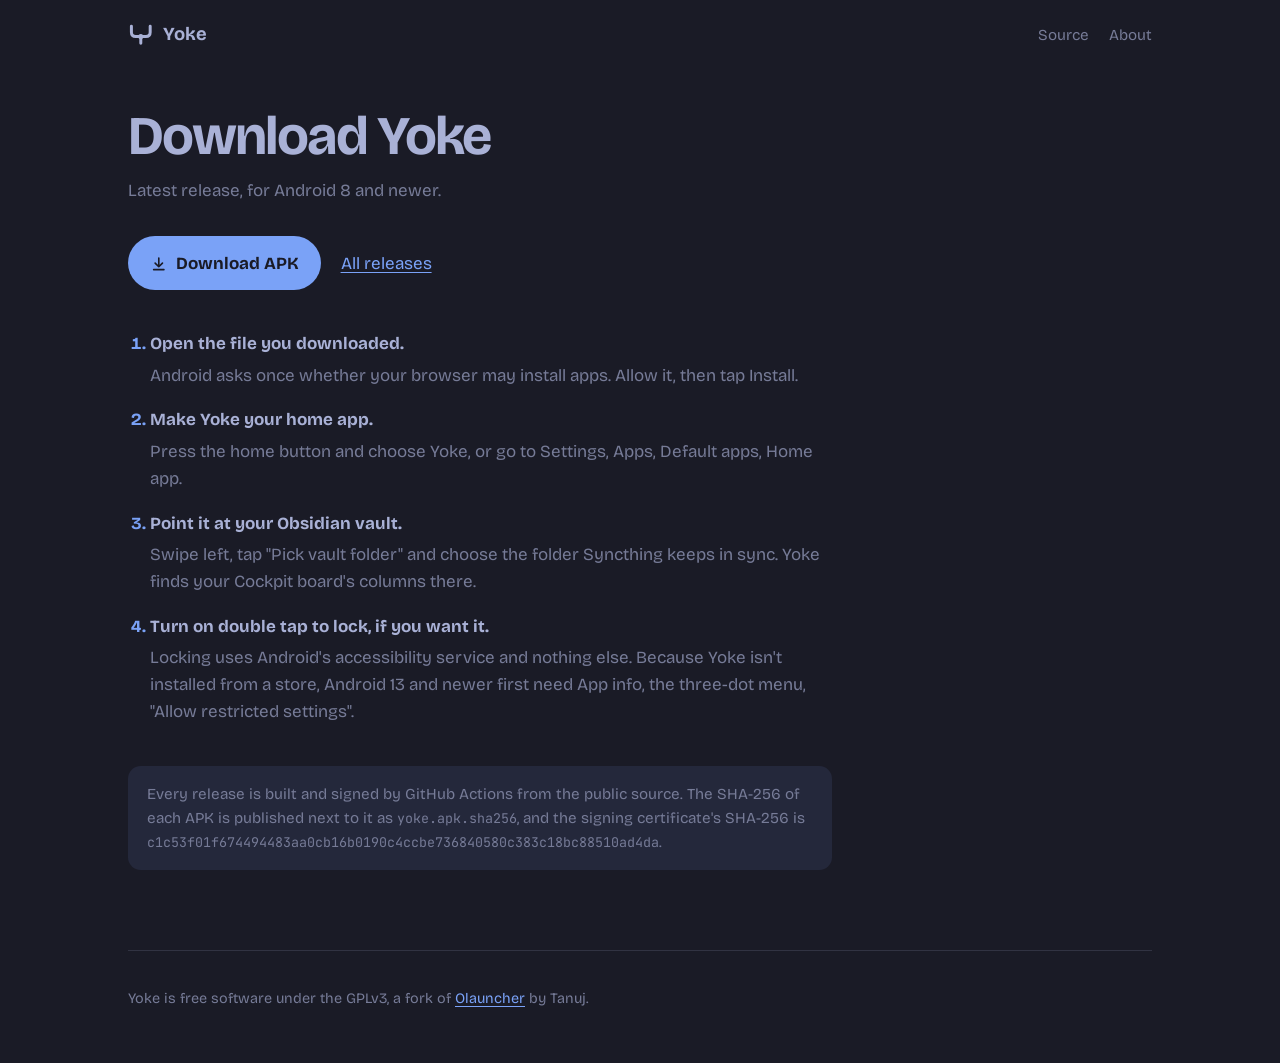
==== site/download.html @ 63d2d6b3 "Signed release APKs from GitHub Actions, and the yoke.outsmartis.dev site Tag vX.Y.Z → CI builds a s" ====
<!doctype html>
<html lang="en">
<head>
  <meta charset="utf-8">
  <meta name="viewport" content="width=device-width, initial-scale=1">
  <title>Download Yoke</title>
  <meta name="description" content="Download the latest Yoke APK for Android and set it as your home app.">
  <link rel="icon" href="icon.svg" type="image/svg+xml">
  <link rel="preconnect" href="https://fonts.googleapis.com">
  <link rel="preconnect" href="https://fonts.gstatic.com" crossorigin>
  <link href="https://fonts.googleapis.com/css2?family=Bricolage+Grotesque:opsz,wdth,wght@12..96,75..100,300..800&family=JetBrains+Mono:wght@300;400;600&display=swap" rel="stylesheet">
  <link rel="stylesheet" href="style.css">
</head>
<body>
  <div class="wrap">
    <header class="top">
      <a class="brand" href="/">
        <svg viewBox="0 0 32 32" aria-hidden="true"><use href="icon.svg#glyph"/></svg>
        Yoke
      </a>
      <nav>
        <a href="https://github.com/andreconde21/yoke-launcher">Source</a>
        <a href="/">About</a>
      </nav>
    </header>

    <main class="download">
      <h1>Download Yoke</h1>
      <p class="meta" id="release">Latest release, for Android 8 and newer.</p>
      <div class="actions">
        <a class="button" href="https://github.com/andreconde21/yoke-launcher/releases/latest/download/yoke.apk">
          <svg viewBox="0 0 24 24" fill="none" stroke="currentColor" stroke-width="2.2" stroke-linecap="round" stroke-linejoin="round" aria-hidden="true"><path d="M12 4v12m0 0-5-5m5 5 5-5M5 20h14"/></svg>
          Download APK
        </a>
        <a href="https://github.com/andreconde21/yoke-launcher/releases">All releases</a>
      </div>

      <ol>
        <li><strong>Open the file you downloaded.</strong>
          <p>Android asks once whether your browser may install apps. Allow it, then tap Install.</p></li>
        <li><strong>Make Yoke your home app.</strong>
          <p>Press the home button and choose Yoke, or go to Settings, Apps, Default apps, Home app.</p></li>
        <li><strong>Point it at your Obsidian vault.</strong>
          <p>Swipe left, tap "Pick vault folder" and choose the folder Syncthing keeps in sync. Yoke finds your Cockpit board's columns there.</p></li>
        <li><strong>Turn on double tap to lock, if you want it.</strong>
          <p>Locking uses Android's accessibility service and nothing else. Because Yoke isn't installed from a store, Android 13 and newer first need App info, the three-dot menu, "Allow restricted settings".</p></li>
      </ol>

      <p class="note">Every release is built and signed by GitHub Actions from the public source. The SHA-256 of each APK is published next to it as <code>yoke.apk.sha256</code>, and the signing certificate's SHA-256 is <code>c1c53f01f674494483aa0cb16b0190c4ccbe736840580c383c18bc88510ad4da</code>.</p>
    </main>

    <footer>
      <p>Yoke is free software under the GPLv3, a fork of <a href="https://github.com/tanujnotes/Olauncher">Olauncher</a> by Tanuj.</p>
    </footer>
  </div>

  <script src="themes.js"></script>
  <script>
    // Name the version on the button's page; the link works without this.
    fetch("https://api.github.com/repos/andreconde21/yoke-launcher/releases/latest")
      .then(function (r) { return r.ok ? r.json() : null; })
      .then(function (rel) {
        if (!rel || !rel.tag_name) return;
        var date = new Date(rel.published_at).toLocaleDateString(undefined, { day: "numeric", month: "long", year: "numeric" });
        document.getElementById("release").textContent =
          "Version " + rel.tag_name.replace(/^v/, "") + ", released " + date + ". For Android 8 and newer.";
      })
      .catch(function () {});
  </script>
</body>
</html>
---- site/style.css ----
/* Yoke site. Colours come from the active Omarchy theme (themes.js sets
   --bg/--fg/--accent/--raised); everything else derives from those four. */
:root {
  --bg: #1A1B26;
  --fg: #A9B1D6;
  --accent: #7AA2F7;
  --raised: #24283B;
  --dim: color-mix(in srgb, var(--fg) 64%, var(--bg));
  --line: color-mix(in srgb, var(--fg) 16%, var(--bg));
  --sans: "Bricolage Grotesque", system-ui, sans-serif;
  --mono: "JetBrains Mono", ui-monospace, monospace;
  color-scheme: dark light;
}

* { box-sizing: border-box; }

html { -webkit-text-size-adjust: 100%; }

body {
  margin: 0;
  background: var(--bg);
  color: var(--fg);
  font: 400 1.0625rem/1.6 var(--sans);
  transition: background-color .35s ease, color .35s ease;
}

a { color: var(--accent); text-underline-offset: .2em; }
a:focus-visible, button:focus-visible { outline: 2px solid var(--accent); outline-offset: 3px; border-radius: 4px; }

.wrap { max-width: 68rem; margin: 0 auto; padding: 0 1rem; }
@media (min-width: 48rem) { .wrap { padding: 0 2rem; } }

/* Top bar */
.top { display: flex; align-items: center; justify-content: space-between; padding: 1.25rem 0; }
.brand { display: flex; align-items: center; gap: .6rem; color: var(--fg); text-decoration: none; font-weight: 700; font-size: 1.15rem; letter-spacing: -.01em; }
.brand svg { width: 1.6rem; height: 1.6rem; }
.top nav { display: flex; gap: 1.25rem; font-size: .95rem; }
.top nav a { color: var(--dim); text-decoration: none; }
.top nav a:hover { color: var(--fg); }

/* Hero */
.hero { display: grid; gap: 3rem; padding: 2.5rem 0 4rem; align-items: center; }
@media (min-width: 56rem) { .hero { grid-template-columns: 1.15fr .85fr; padding: 4rem 0 6rem; } }

.hero h1 {
  margin: 0;
  font-weight: 800;
  font-size: clamp(2.6rem, 7vw, 4.75rem);
  line-height: .98;
  letter-spacing: -.028em;
  word-spacing: .06em;
  font-variation-settings: "wdth" 85;
  max-width: 12ch;
}
.hero p.lede { margin: 1.5rem 0 2rem; font-size: 1.2rem; color: var(--dim); max-width: 34rem; }

.actions { display: flex; flex-wrap: wrap; gap: .75rem 1.25rem; align-items: center; }
.button {
  display: inline-flex; align-items: center; gap: .55rem;
  padding: .85rem 1.35rem;
  border-radius: 999px;
  background: var(--accent); color: var(--bg);
  font-weight: 700; text-decoration: none;
  transition: transform .15s ease;
}
.button:hover { transform: translateY(-1px); }
.button svg { width: 1.1rem; height: 1.1rem; }
.quiet { color: var(--dim); }

/* Phone: Yoke's real home screen, in its real font. */
.stage { display: flex; flex-direction: column; align-items: center; gap: 1.25rem; }
.phone {
  position: relative;
  width: min(19rem, 100%);
  aspect-ratio: 9 / 18.5;
  border-radius: 2.4rem;
  padding: 2.6rem 1.8rem;
  background: var(--bg);
  border: 1px solid var(--line);
  box-shadow: 0 0 0 .5rem var(--raised), 0 2rem 4rem -1.5rem color-mix(in srgb, #000 60%, transparent);
  font-family: var(--mono);
  overflow: hidden;
  transition: background-color .35s ease, box-shadow .35s ease;
}
.phone .clock { font-size: 2.6rem; font-weight: 300; line-height: 1; letter-spacing: -.02em; }
.phone .date { margin-top: .4rem; font-size: .85rem; color: var(--dim); }
.phone ul { list-style: none; margin: 3rem 0 0; padding: 0; display: grid; gap: 1.05rem; font-size: 1.15rem; }
.phone li { cursor: default; transition: color .2s ease; }
.phone li.held { color: var(--accent); }

.sheet {
  position: absolute; left: .6rem; right: .6rem; bottom: .6rem;
  padding: 1rem 1.1rem 1.15rem;
  border-radius: 1.4rem;
  background: var(--raised);
  font-size: .8rem;
  transform: translateY(110%);
  transition: transform .45s cubic-bezier(.2, .8, .2, 1);
}
.sheet.open { transform: none; }
.sheet h3 { margin: 0 0 .7rem; font-size: .85rem; font-weight: 700; }
.sheet .agent { display: grid; grid-template-columns: 1fr auto; gap: .1rem .5rem; padding: .45rem 0; border-top: 1px solid var(--line); }
.sheet .agent span:last-child { color: var(--dim); }
.sheet .agent.urgent span:last-child { color: var(--accent); }
.sheet .bar { grid-column: 1 / -1; height: 3px; border-radius: 3px; background: var(--line); overflow: hidden; }
.sheet .bar i { display: block; height: 100%; background: var(--accent); }

.picker { display: flex; flex-direction: column; align-items: center; gap: .6rem; }
.picker p { margin: 0; font-size: .85rem; color: var(--dim); }
#themes { display: flex; flex-wrap: wrap; justify-content: center; gap: .45rem; }
#themes button {
  width: 2.4rem; height: 2.4rem; border-radius: .7rem;
  border: 2px solid transparent;
  background: var(--sw-bg); color: var(--sw-fg);
  box-shadow: inset 0 -5px 0 var(--sw-accent), 0 0 0 1px var(--line);
  font: 600 .8rem var(--mono); cursor: pointer;
}
#themes button[aria-pressed="true"] { border-color: var(--accent); }

/* Sections */
section.feature { display: grid; gap: 1rem 3rem; padding: 3.5rem 0; border-top: 1px solid var(--line); }
@media (min-width: 56rem) { section.feature { grid-template-columns: 16rem 1fr; } }
section.feature h2 { margin: 0; font-size: 1.6rem; line-height: 1.15; letter-spacing: -.02em; font-weight: 700; }
section.feature .body { max-width: 40rem; }
section.feature .body > p:first-child { margin-top: 0; }
section.feature p { color: var(--dim); }
section.feature strong { color: var(--fg); font-weight: 600; }

table.gestures { width: 100%; border-collapse: collapse; font-size: .98rem; margin-top: 1.25rem; }
table.gestures th, table.gestures td { text-align: left; padding: .6rem .5rem .6rem 0; border-bottom: 1px solid var(--line); vertical-align: top; }
table.gestures th { font-weight: 600; color: var(--fg); width: 45%; }
table.gestures td { color: var(--dim); }
table.gestures caption { caption-side: bottom; text-align: left; padding-top: .8rem; font-size: .9rem; color: var(--dim); }

.card-sample {
  margin: 1.25rem 0 0; padding: 1rem 1.2rem;
  border-left: 3px solid var(--accent);
  background: var(--raised);
  border-radius: 0 .8rem .8rem 0;
  font: .85rem/1.6 var(--mono);
  white-space: pre; overflow-x: auto;
}

/* Closing call to action */
.closing { padding: 4.5rem 0; border-top: 1px solid var(--line); }
.closing h2 { margin: 0 0 1.5rem; font-size: clamp(2rem, 5vw, 3rem); letter-spacing: -.03em; line-height: 1.05; max-width: 16ch; }

footer { padding: 2rem 0 3rem; border-top: 1px solid var(--line); font-size: .9rem; color: var(--dim); }
footer p { margin: .3rem 0; max-width: 46rem; }

/* Download page */
.download { padding: 2.5rem 0 4rem; max-width: 44rem; }
.download h1 { margin: 0 0 .75rem; font-size: clamp(2.2rem, 6vw, 3.4rem); letter-spacing: -.03em; line-height: 1.02; }
.download .meta { margin: 0 0 2rem; color: var(--dim); }
.download ol { padding-left: 1.4rem; margin: 2.5rem 0; display: grid; gap: 1.1rem; }
.download ol li::marker { color: var(--accent); font-weight: 700; }
.download li strong { color: var(--fg); }
.download li p { margin: .25rem 0 0; color: var(--dim); }
.note { padding: 1rem 1.2rem; border-radius: .8rem; background: var(--raised); color: var(--dim); font-size: .95rem; }
code { font-family: var(--mono); font-size: .88em; }

@media (prefers-reduced-motion: reduce) {
  *, *::before, *::after { transition: none !important; }
}

@media (max-width: 26rem) {
  #themes { gap: .35rem; }
  #themes button { width: 2.05rem; height: 2.05rem; font-size: .7rem; }
}
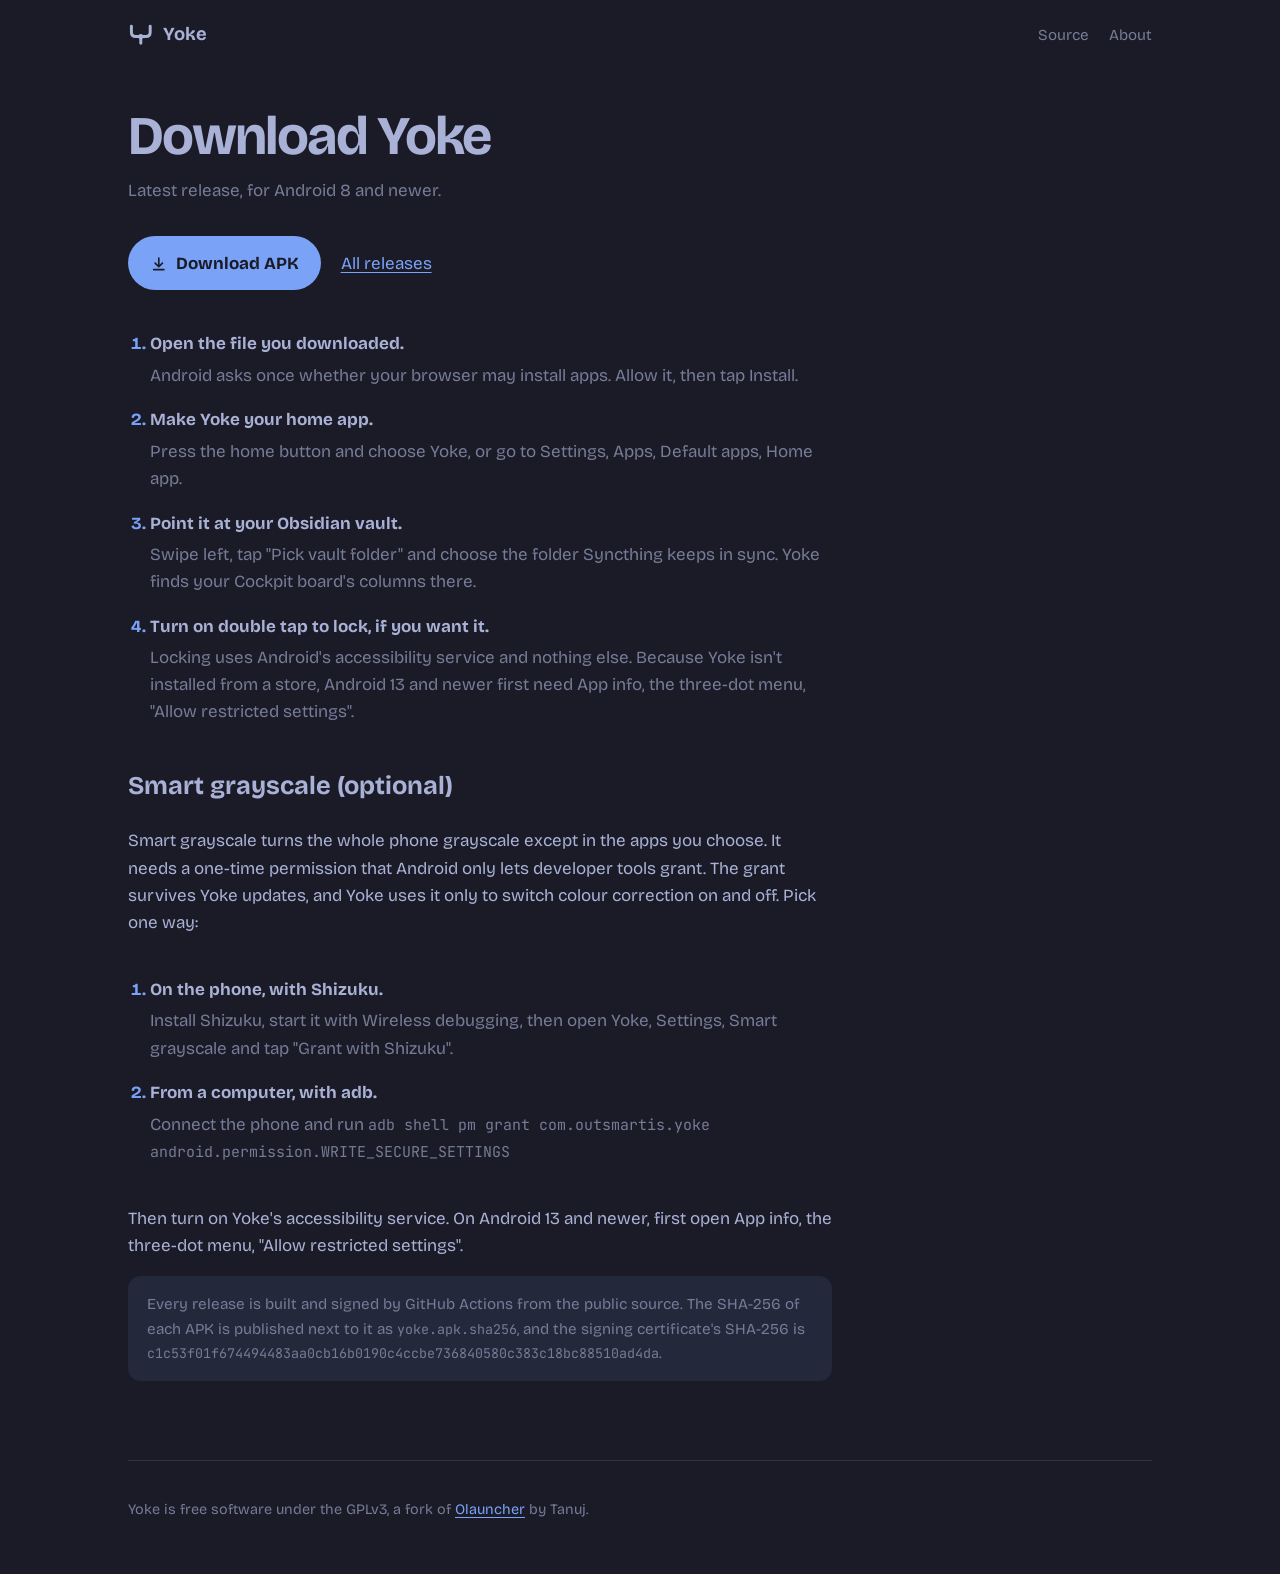
==== commit a333a5d2: "Grant WRITE_SECURE_SETTINGS from the phone via Shizuku Co-Authored-By: Claude Opus 5.5 <noreply@anth" ====
--- a/site/download.html
+++ b/site/download.html
@@ -46,6 +46,16 @@
           <p>Locking uses Android's accessibility service and nothing else. Because Yoke isn't installed from a store, Android 13 and newer first need App info, the three-dot menu, "Allow restricted settings".</p></li>
       </ol>
 
+      <h2>Smart grayscale (optional)</h2>
+      <p>Smart grayscale turns the whole phone grayscale except in the apps you choose. It needs a one-time permission that Android only lets developer tools grant. The grant survives Yoke updates, and Yoke uses it only to switch colour correction on and off. Pick one way:</p>
+      <ol>
+        <li><strong>On the phone, with Shizuku.</strong>
+          <p>Install Shizuku, start it with Wireless debugging, then open Yoke, Settings, Smart grayscale and tap "Grant with Shizuku".</p></li>
+        <li><strong>From a computer, with adb.</strong>
+          <p>Connect the phone and run <code>adb shell pm grant com.outsmartis.yoke android.permission.WRITE_SECURE_SETTINGS</code></p></li>
+      </ol>
+      <p>Then turn on Yoke's accessibility service. On Android 13 and newer, first open App info, the three-dot menu, "Allow restricted settings".</p>
+
       <p class="note">Every release is built and signed by GitHub Actions from the public source. The SHA-256 of each APK is published next to it as <code>yoke.apk.sha256</code>, and the signing certificate's SHA-256 is <code>c1c53f01f674494483aa0cb16b0190c4ccbe736840580c383c18bc88510ad4da</code>.</p>
     </main>
 
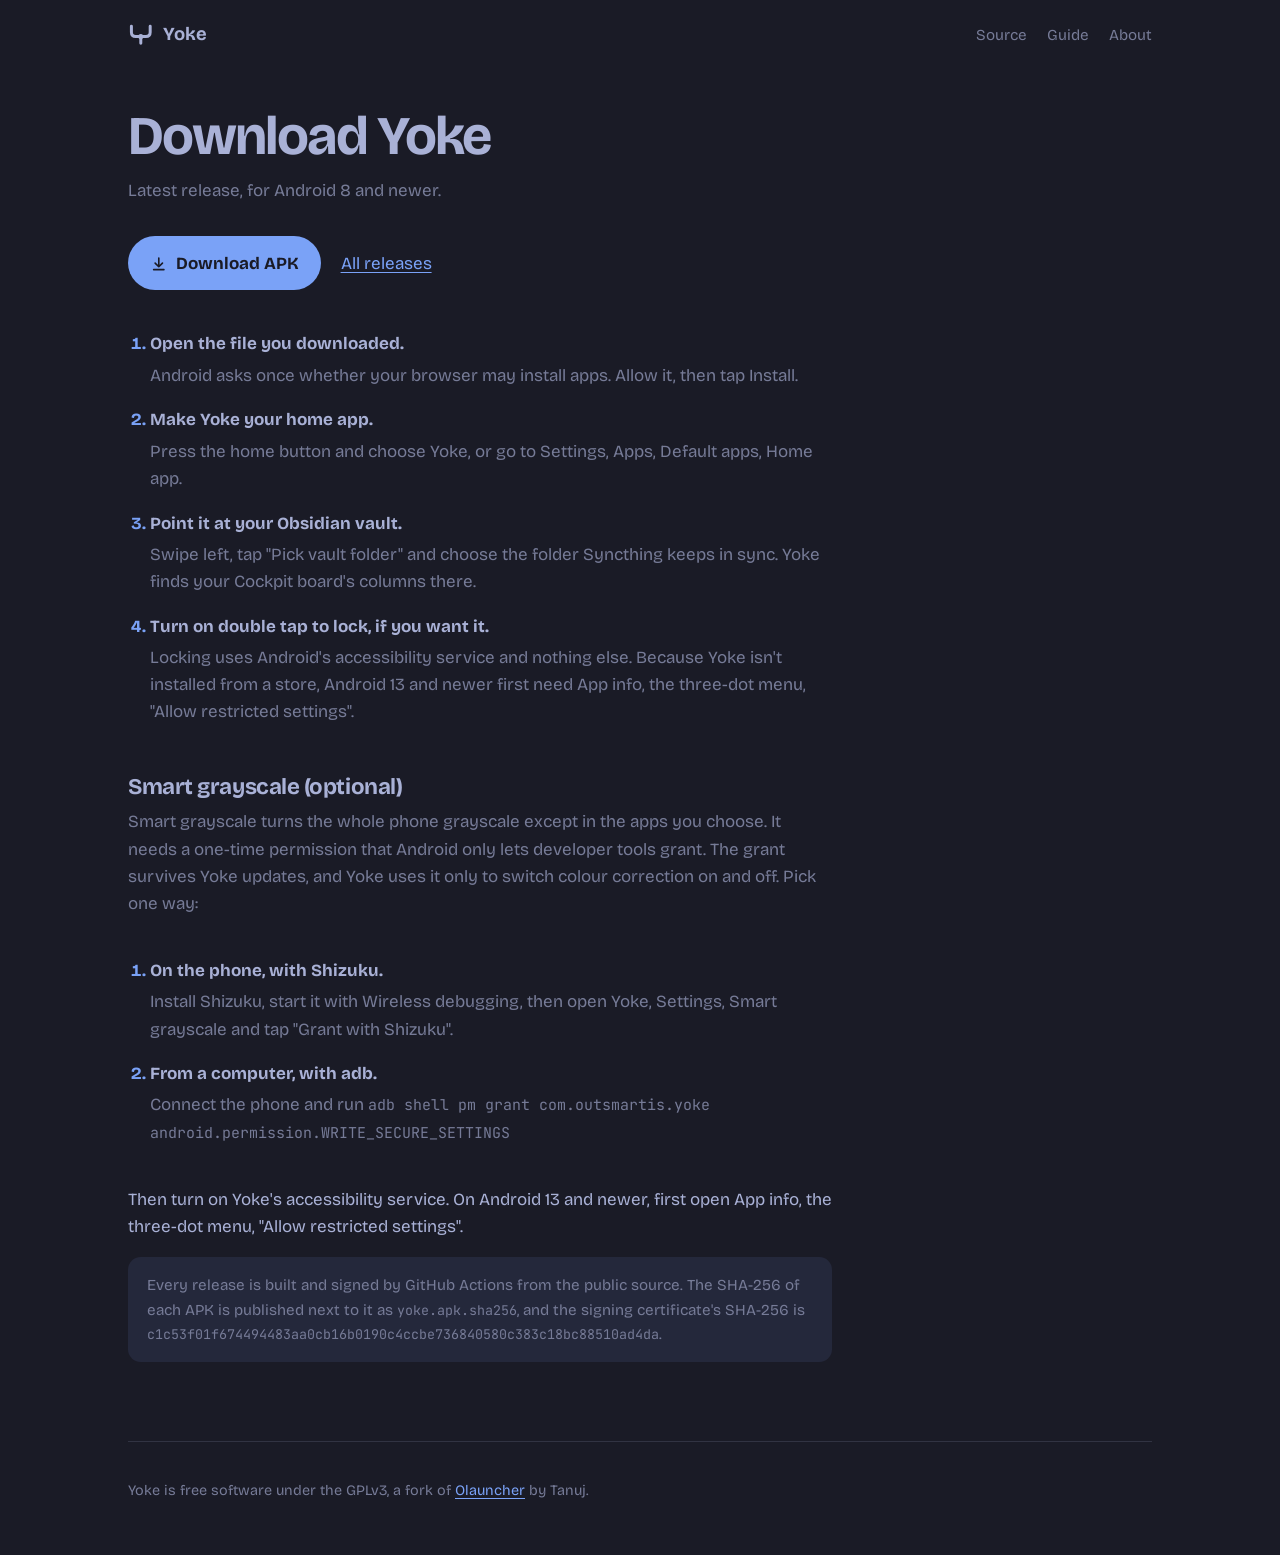
==== commit 39d378e3: "Site: guide page (themes and Omarchy PC, smart grayscale, limited apps, voice, long-press power, Shi" ====
--- a/site/download.html
+++ b/site/download.html
@@ -20,6 +20,7 @@
       </a>
       <nav>
         <a href="https://github.com/andreconde21/yoke-launcher">Source</a>
+        <a href="/guide">Guide</a>
         <a href="/">About</a>
       </nav>
     </header>
--- a/site/style.css
+++ b/site/style.css
@@ -167,3 +167,33 @@
   #themes { gap: .35rem; }
   #themes button { width: 2.05rem; height: 2.05rem; font-size: .7rem; }
 }
+
+.download h2 { margin: 3rem 0 .5rem; font-size: 1.4rem; letter-spacing: -.02em; line-height: 1.2; }
+.download h2 + p { color: var(--dim); margin-top: 0; }
+
+/* Guide page */
+.guide { padding: 2.5rem 0 4rem; max-width: 46rem; }
+.guide h1 { margin: 0 0 .75rem; font-size: clamp(2.2rem, 6vw, 3.4rem); letter-spacing: -.03em; line-height: 1.02; }
+.guide .meta { margin: 0 0 2rem; color: var(--dim); }
+.guide section { padding: 2.5rem 0; border-top: 1px solid var(--line); }
+.guide h2 { margin: 0 0 1rem; font-size: 1.6rem; letter-spacing: -.02em; line-height: 1.15; }
+.guide h3 { margin: 1.75rem 0 .4rem; font-size: 1.1rem; }
+.guide p, .guide li, .guide dd { color: var(--dim); }
+.guide strong, .guide dt, .guide em { color: var(--fg); }
+.guide ol, .guide ul { padding-left: 1.4rem; display: grid; gap: .6rem; }
+.guide ol li::marker { color: var(--accent); font-weight: 700; }
+.guide .card-sample { white-space: pre-wrap; margin: .6rem 0; }
+.toc { display: flex; flex-wrap: wrap; gap: .4rem; margin-bottom: 1rem; }
+.toc a { padding: .35rem .75rem; border-radius: 999px; background: var(--raised); color: var(--fg); text-decoration: none; font-size: .9rem; }
+.toc a:hover { color: var(--accent); }
+dl.defs { display: grid; grid-template-columns: max-content 1fr; gap: .5rem 1.25rem; margin: 1rem 0 0; }
+dl.defs dt { font-weight: 600; }
+dl.defs dd { margin: 0; }
+@media (max-width: 30rem) { dl.defs { grid-template-columns: 1fr; } dl.defs dd { margin-bottom: .5rem; } }
+figure.shots { display: flex; gap: 1rem; overflow-x: auto; margin: 1.5rem 0 0; padding-bottom: .5rem; }
+figure.shots img { width: 13rem; flex: none; border-radius: 1.4rem; border: 1px solid var(--line); background: var(--raised); }
+figure.shots figcaption { display: none; }
+.gallery { display: grid; grid-template-columns: repeat(auto-fill, minmax(11rem, 1fr)); gap: 1.25rem; padding: 3rem 0; border-top: 1px solid var(--line); }
+.gallery figure { margin: 0; }
+.gallery img { width: 100%; border-radius: 1.2rem; border: 1px solid var(--line); background: var(--raised); }
+.gallery figcaption { margin-top: .5rem; font-size: .85rem; color: var(--dim); }
